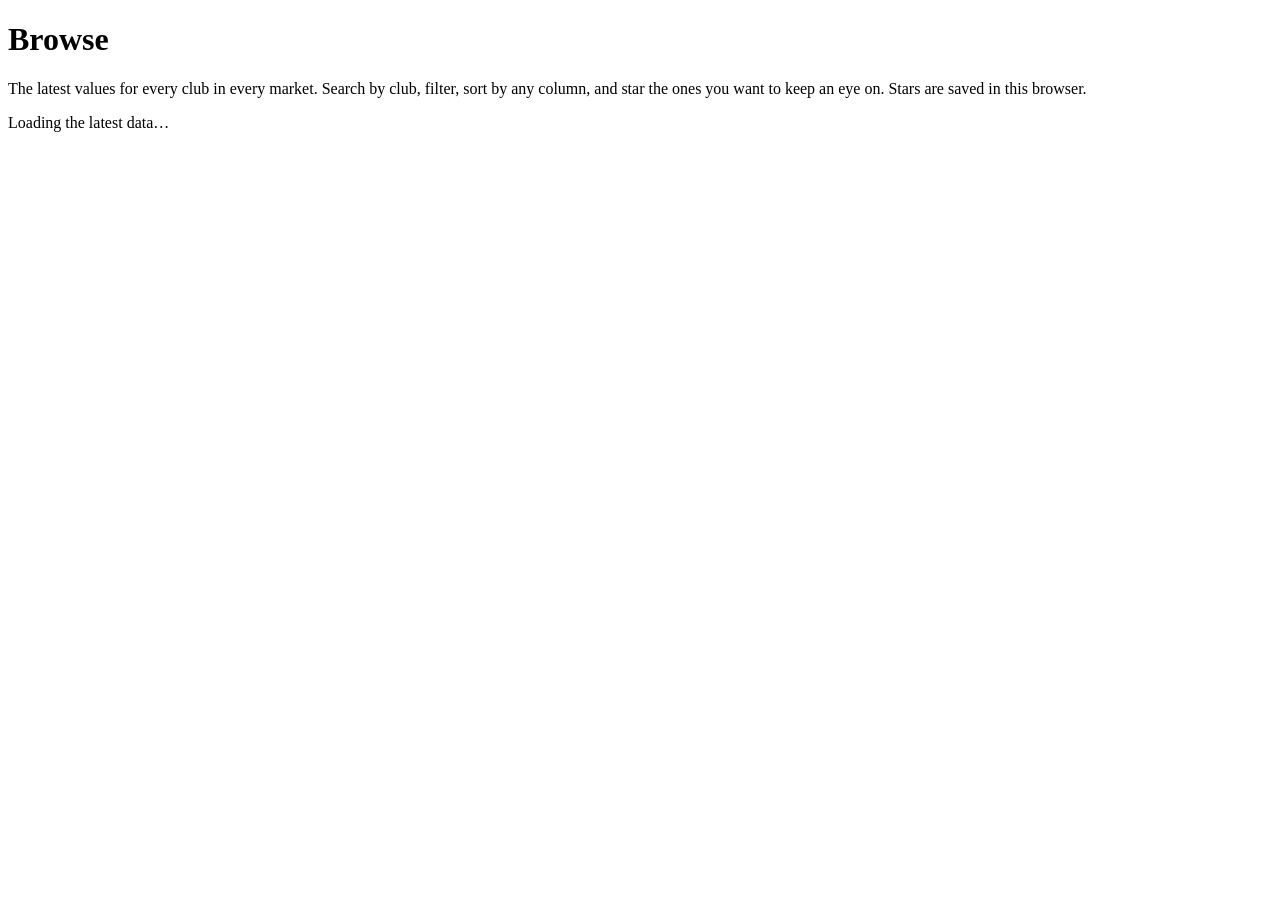
==== browse.html @ b82bc12e "Site: Browse page with search, filters, sort on every number column, and a saved shortlist Co-Author" ====
<!doctype html>
<html lang="en">
<head>
  <meta charset="utf-8">
  <meta name="viewport" content="width=device-width, initial-scale=1">
  <title>Browse · PL Market Tracker</title>
  <meta name="description" content="Search, filter and sort the latest Premier League market prices for every club, and star your shortlist.">
  <meta name="theme-color" content="#2a1b5e">
  <link rel="manifest" href="manifest.webmanifest">
  <link rel="icon" href="icons/icon.svg" type="image/svg+xml">
  <link rel="apple-touch-icon" href="icons/icon-192.png">
  <link rel="stylesheet" href="assets/style.css">
</head>
<body data-page="browse">
  <main id="main">
    <div class="page-head">
      <h1>Browse</h1>
      <p>The latest values for every club in every market. Search by club, filter, sort by any column, and star the ones you want to keep an eye on. Stars are saved in this browser.</p>
    </div>
    <div id="app"><p class="muted">Loading the latest data…</p></div>
  </main>
  <script type="module" src="assets/browse.mjs"></script>
</body>
</html>
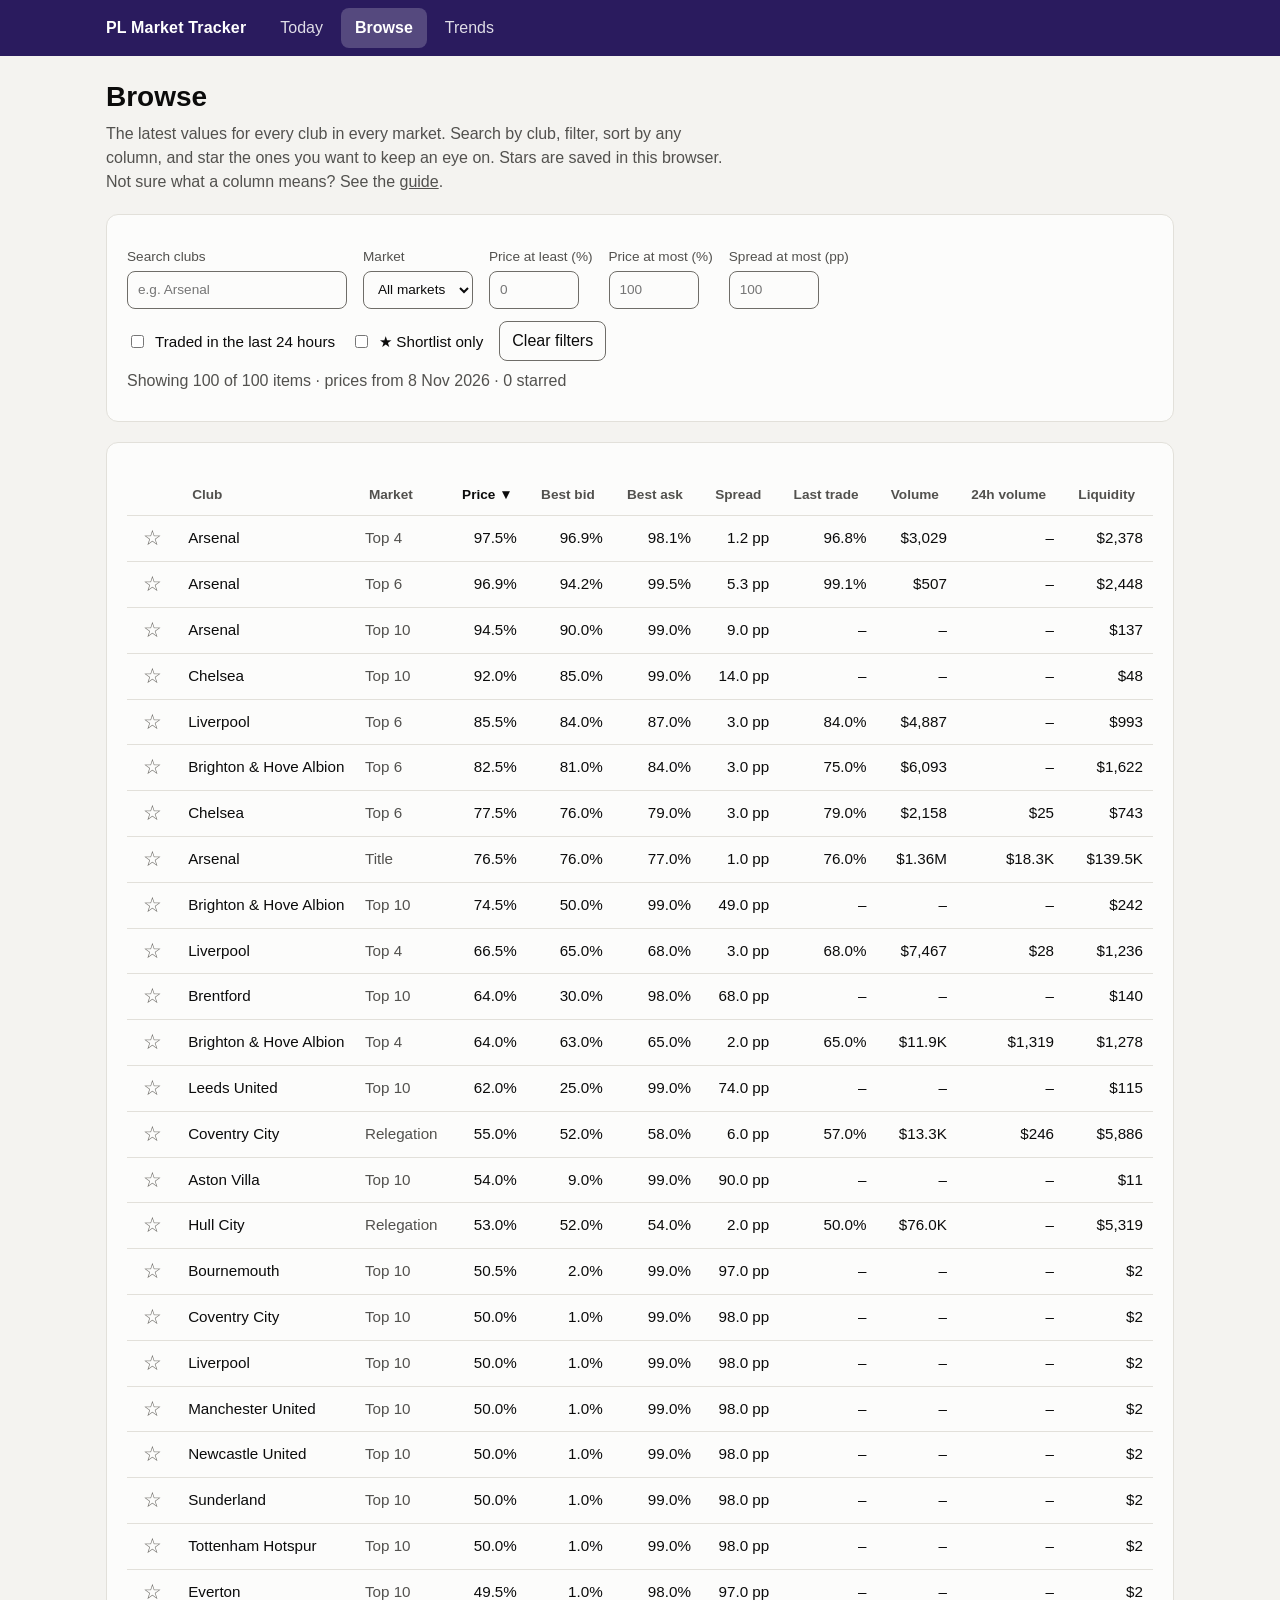
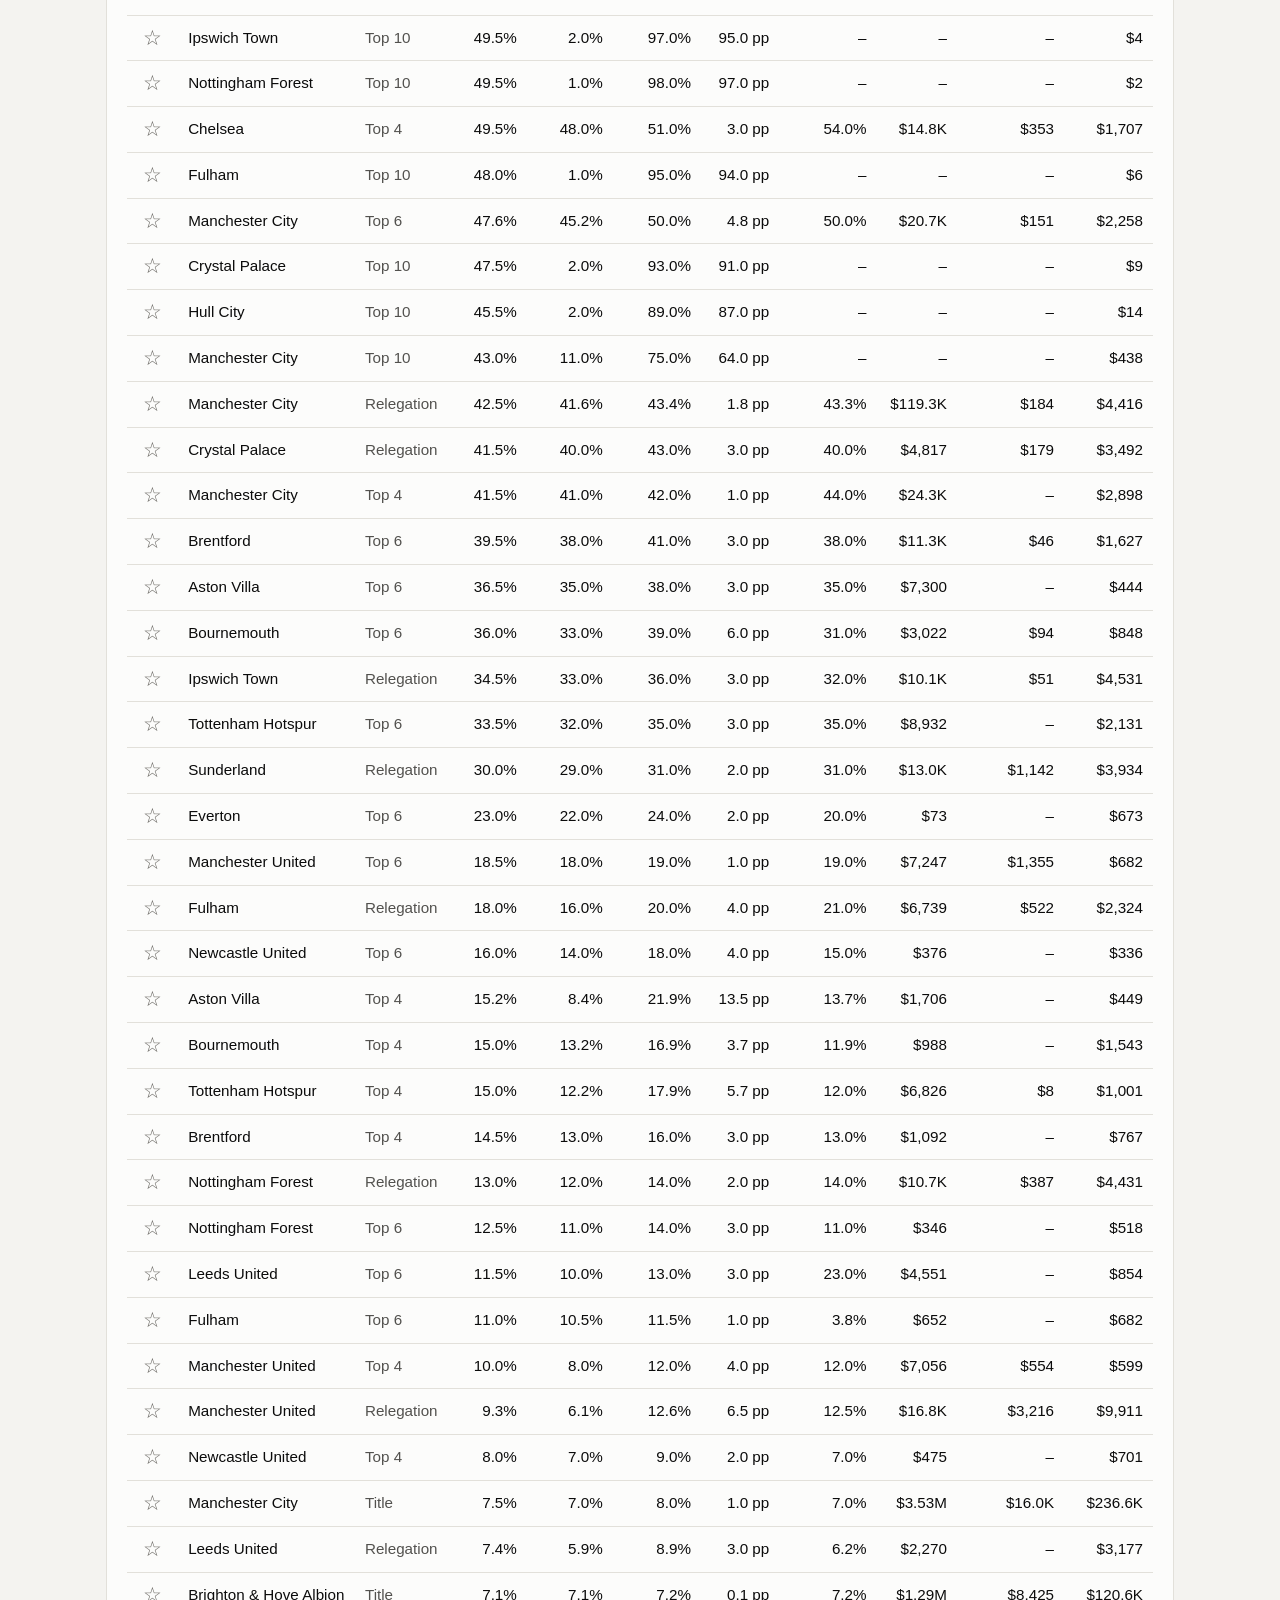
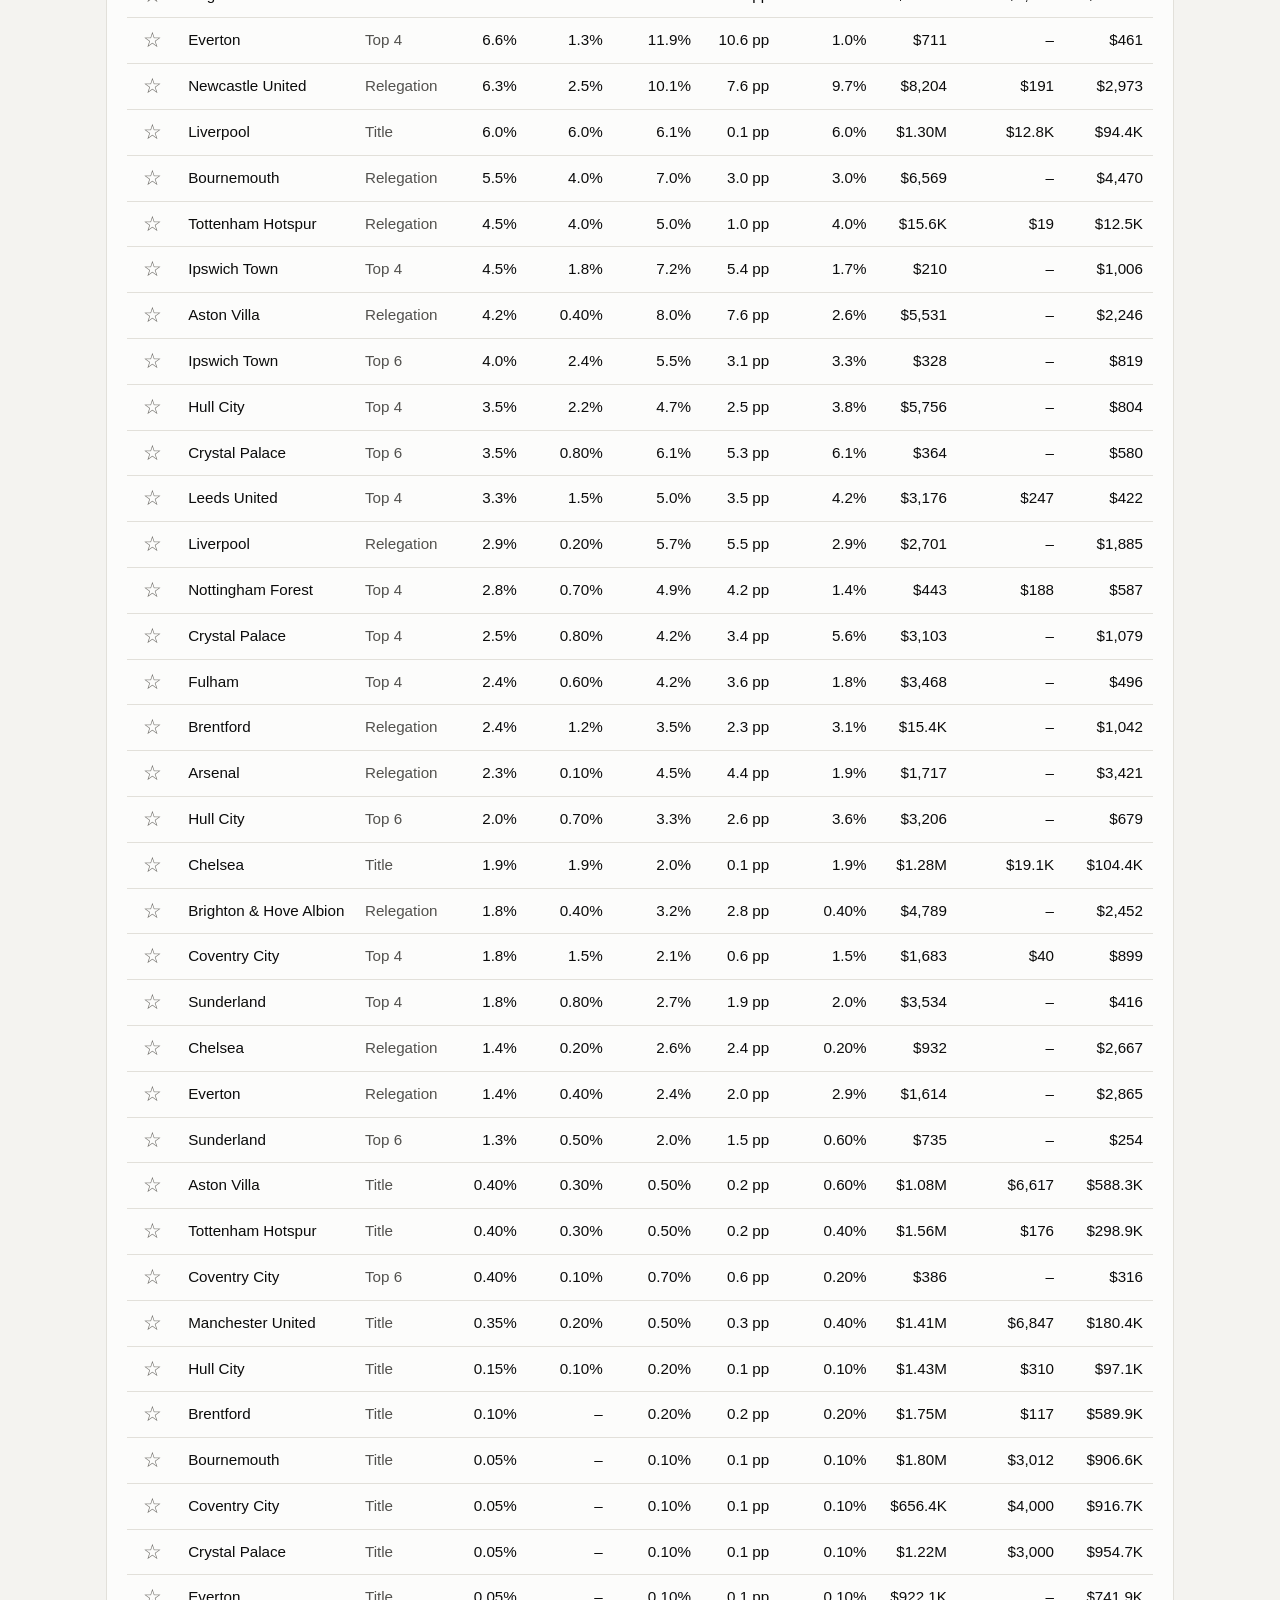
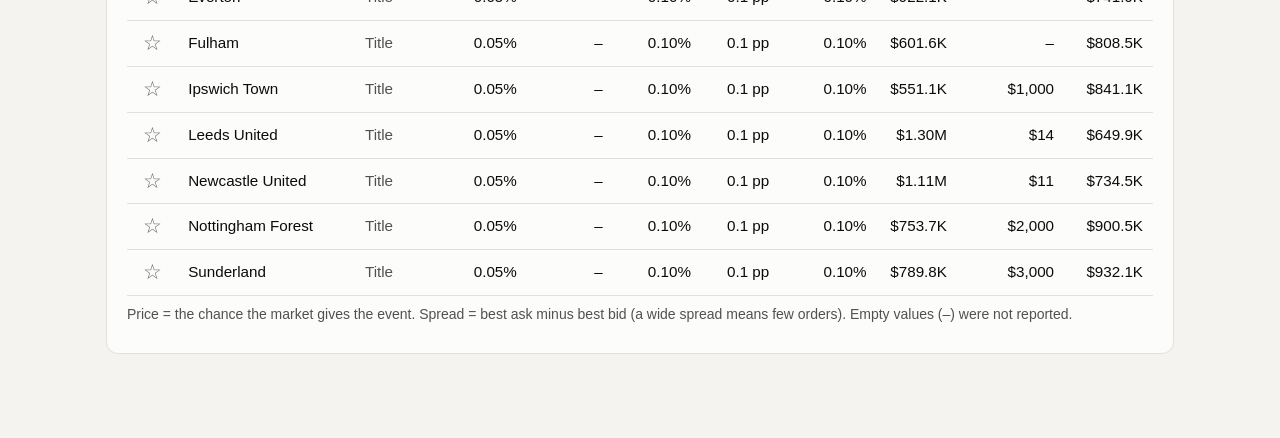
==== commit c10a28dd: "Site: Guide page explaining every number, plus links to it from the other pages Co-Authored-By: Clau" ====
--- a/browse.html
+++ b/browse.html
@@ -15,7 +15,7 @@
   <main id="main">
     <div class="page-head">
       <h1>Browse</h1>
-      <p>The latest values for every club in every market. Search by club, filter, sort by any column, and star the ones you want to keep an eye on. Stars are saved in this browser.</p>
+      <p>The latest values for every club in every market. Search by club, filter, sort by any column, and star the ones you want to keep an eye on. Stars are saved in this browser. Not sure what a column means? See the <a href="guide.html#glossary">guide</a>.</p>
     </div>
     <div id="app"><p class="muted">Loading the latest data…</p></div>
   </main>
--- a/assets/style.css
+++ b/assets/style.css
@@ -0,0 +1,179 @@
+/* One look for all three pages: system fonts (work offline), an indigo header, and the
+   validated chart palette from the dataviz skill. Light and dark follow the device. */
+
+:root {
+  color-scheme: light dark;
+  --page: #f4f3f0;
+  --surface: #fcfcfb;
+  --ink: #0b0b0b;
+  --ink-2: #52514e;
+  --ink-3: #6f6d68;
+  --line: #e2e0da;
+  --grid: #ebe9e3;
+  --brand: #2a1b5e;
+  --brand-ink: #ffffff;
+  --brand-soft: #e9e5f7;
+  --focus: #6250d6;
+  --up: #2a78d6;
+  --down: #e34948;
+  --good-text: #006300;
+  --bad-text: #b02a2a;
+  --series-1: #2a78d6;
+  --series-2: #eb6834;
+  --series-3: #1baf7a;
+  --series-4: #eda100;
+  --series-5: #e87ba4;
+  --series-6: #008300;
+  --series-7: #6250d6;
+  --series-8: #e34948;
+  --font: -apple-system, BlinkMacSystemFont, "Segoe UI", Roboto, "Helvetica Neue", Arial, sans-serif;
+}
+@media (prefers-color-scheme: dark) {
+  :root {
+    --page: #121211;
+    --surface: #1a1a19;
+    --ink: #f0efec;
+    --ink-2: #c3c2b7;
+    --ink-3: #a5a49b;
+    --line: #34332f;
+    --grid: #2a2a27;
+    --brand: #1d1342;
+    --brand-soft: #2b2250;
+    --focus: #9085e9;
+    --up: #3987e5;
+    --down: #e66767;
+    --good-text: #4cc04c;
+    --bad-text: #ff8d8d;
+    --series-1: #3987e5;
+    --series-2: #d95926;
+    --series-3: #199e70;
+    --series-4: #c98500;
+    --series-5: #d55181;
+    --series-6: #008300;
+    --series-7: #9085e9;
+    --series-8: #e66767;
+  }
+}
+
+* { box-sizing: border-box; }
+html { -webkit-text-size-adjust: 100%; }
+body { margin: 0; background: var(--page); color: var(--ink); font: 16px/1.5 var(--font); }
+a { color: inherit; }
+:focus-visible { outline: 3px solid var(--focus); outline-offset: 2px; }
+h1, h2, h3 { line-height: 1.2; margin: 0; }
+h1 { font-size: 1.75rem; }
+h2 { font-size: 1.3rem; }
+p { margin: 0.5rem 0; }
+.muted { color: var(--ink-2); }
+.small { font-size: 0.875rem; }
+.visually-hidden { position: absolute; width: 1px; height: 1px; overflow: hidden; clip: rect(0 0 0 0); white-space: nowrap; }
+
+/* ---------- navigation bar (the same on every page) ---------- */
+.nav { background: var(--brand); color: var(--brand-ink); position: sticky; top: 0; z-index: 10; }
+.nav-inner { max-width: 1100px; margin: 0 auto; padding: 0 16px; display: flex; align-items: center; gap: 20px; min-height: 56px; flex-wrap: wrap; }
+.brand { font-weight: 700; text-decoration: none; letter-spacing: 0.01em; padding: 12px 0; }
+.nav-links { display: flex; gap: 4px; flex: 1; }
+.nav-links a { text-decoration: none; padding: 8px 14px; border-radius: 8px; opacity: 0.85; }
+.nav-links a:hover { background: rgba(255, 255, 255, 0.12); opacity: 1; }
+.nav-links a[aria-current="page"] { background: rgba(255, 255, 255, 0.2); opacity: 1; font-weight: 600; }
+.install { display: none; background: transparent; color: var(--brand-ink); border: 1px solid rgba(255, 255, 255, 0.6); border-radius: 8px; padding: 6px 12px; font: inherit; cursor: pointer; }
+.install:hover { background: rgba(255, 255, 255, 0.12); }
+
+/* ---------- page layout ---------- */
+main { max-width: 1100px; margin: 0 auto; padding: 24px 16px 64px; }
+.page-head { margin-bottom: 20px; }
+.page-head p { color: var(--ink-2); max-width: 70ch; }
+.card { background: var(--surface); border: 1px solid var(--line); border-radius: 12px; padding: 20px; margin-bottom: 20px; }
+.card > h2 { margin-bottom: 4px; }
+.notice { background: var(--brand-soft); border-radius: 10px; padding: 10px 14px; margin-bottom: 16px; }
+.notice.error { background: color-mix(in srgb, var(--down) 18%, var(--surface)); }
+
+.stats { display: grid; grid-template-columns: repeat(auto-fit, minmax(150px, 1fr)); gap: 12px; margin-bottom: 20px; }
+.stat { background: var(--surface); border: 1px solid var(--line); border-radius: 12px; padding: 14px 16px; }
+.stat .label { color: var(--ink-2); font-size: 0.875rem; }
+.stat .value { font-size: 1.9rem; font-weight: 600; line-height: 1.2; }
+.stat .note { color: var(--ink-3); font-size: 0.8rem; }
+
+/* ---------- tables ---------- */
+.table-wrap { overflow-x: auto; margin-top: 12px; }
+table { border-collapse: collapse; width: 100%; font-size: 0.95rem; }
+th, td { text-align: left; padding: 8px 10px; border-bottom: 1px solid var(--line); white-space: nowrap; }
+th { font-weight: 600; color: var(--ink-2); font-size: 0.85rem; }
+td.num, th.num { text-align: right; font-variant-numeric: tabular-nums; }
+tbody tr:hover { background: color-mix(in srgb, var(--brand-soft) 50%, transparent); }
+th button { all: unset; cursor: pointer; font-weight: 600; color: inherit; display: inline-flex; gap: 4px; align-items: center; padding: 2px 4px; border-radius: 4px; }
+th button:hover { color: var(--ink); background: var(--brand-soft); }
+th button:focus-visible { outline: 3px solid var(--focus); }
+th[aria-sort="ascending"] button, th[aria-sort="descending"] button { color: var(--ink); }
+.arrow-up { color: var(--up); }
+.arrow-down { color: var(--down); }
+.badge { display: inline-flex; gap: 6px; align-items: center; border-radius: 999px; padding: 2px 10px; font-size: 0.85rem; font-weight: 600; border: 1px solid currentColor; }
+.badge.ok { color: var(--good-text); }
+.badge.fail { color: var(--bad-text); }
+
+/* ---------- controls ---------- */
+.controls { display: flex; flex-wrap: wrap; gap: 12px 16px; align-items: end; margin: 12px 0 4px; }
+.control { display: flex; flex-direction: column; gap: 4px; font-size: 0.85rem; color: var(--ink-2); }
+select, input[type="search"], input[type="number"] { font: inherit; color: var(--ink); background: var(--surface); border: 1px solid var(--ink-3); border-radius: 8px; padding: 7px 10px; min-height: 38px; }
+input[type="number"] { width: 90px; }
+input[type="search"] { min-width: 220px; }
+.check { display: flex; gap: 8px; align-items: center; font-size: 0.95rem; color: var(--ink); min-height: 38px; }
+.tabs { display: flex; flex-wrap: wrap; gap: 6px; margin: 12px 0 4px; }
+.tab, .chip { font: inherit; color: var(--ink); background: var(--surface); border: 1px solid var(--ink-3); border-radius: 999px; padding: 5px 14px; cursor: pointer; }
+.tab:hover, .chip:hover { background: var(--brand-soft); }
+.tab[aria-selected="true"] { background: var(--ink); color: var(--surface); border-color: var(--ink); font-weight: 600; }
+.chip { display: inline-flex; gap: 8px; align-items: center; padding: 4px 12px; font-size: 0.9rem; }
+.chip[aria-pressed="true"] { border-color: var(--ink); background: var(--brand-soft); font-weight: 600; }
+.chip .key { width: 14px; height: 4px; border-radius: 2px; background: transparent; }
+.chips { display: flex; flex-wrap: wrap; gap: 6px; margin: 8px 0; }
+.star { all: unset; cursor: pointer; font-size: 1.3rem; line-height: 1; padding: 4px 6px; color: var(--ink-3); border-radius: 6px; }
+.star:hover { background: var(--brand-soft); }
+.star:focus-visible { outline: 3px solid var(--focus); }
+.star[aria-pressed="true"] { color: #eda100; }
+button.plain { font: inherit; color: var(--ink); background: var(--surface); border: 1px solid var(--ink-3); border-radius: 8px; padding: 7px 12px; cursor: pointer; min-height: 38px; }
+button.plain:hover { background: var(--brand-soft); }
+
+/* ---------- moves list ---------- */
+.moves { list-style: none; padding: 0; margin: 12px 0 0; }
+.moves li { display: flex; flex-wrap: wrap; gap: 4px 12px; align-items: baseline; padding: 8px 0; border-bottom: 1px solid var(--line); }
+.moves .who { font-weight: 600; min-width: 20ch; }
+.moves .what { color: var(--ink-2); flex: 1; min-width: 12ch; }
+.moves .values { font-variant-numeric: tabular-nums; }
+
+/* ---------- charts (dataviz skill: thin marks, hairline grid, text in ink tokens) ---------- */
+.chart { position: relative; margin-top: 12px; }
+.chart svg { display: block; width: 100%; height: auto; overflow: visible; }
+.chart .grid line { stroke: var(--grid); stroke-width: 1; }
+.chart .axis text, .chart .label { fill: var(--ink-2); font-size: 12px; font-family: var(--font); }
+.chart .value-label { fill: var(--ink); font-size: 12px; font-weight: 600; font-family: var(--font); font-variant-numeric: tabular-nums; }
+.chart .zero { stroke: var(--ink-3); stroke-width: 1; }
+.chart .line { fill: none; stroke-width: 2; stroke-linecap: round; stroke-linejoin: round; }
+.chart .mark:hover, .chart .mark:focus { filter: brightness(1.12); outline: none; }
+.chart .crosshair { stroke: var(--ink-3); stroke-width: 1; }
+.tooltip { position: absolute; pointer-events: none; z-index: 5; background: var(--surface); color: var(--ink); border: 1px solid var(--ink-3); border-radius: 8px; padding: 8px 10px; font-size: 0.85rem; box-shadow: 0 4px 14px rgba(0, 0, 0, 0.18); min-width: 150px; max-width: 280px; }
+.tooltip .t-head { color: var(--ink-2); margin-bottom: 4px; }
+.tooltip .t-row { display: flex; gap: 8px; align-items: center; justify-content: space-between; }
+.tooltip .t-key { width: 14px; height: 3px; border-radius: 2px; flex: none; }
+.tooltip .t-name { color: var(--ink-2); flex: 1; }
+.tooltip .t-value { font-weight: 700; font-variant-numeric: tabular-nums; }
+.legend { display: flex; flex-wrap: wrap; gap: 6px 16px; margin: 10px 0 0; font-size: 0.9rem; color: var(--ink-2); }
+.legend span { display: inline-flex; gap: 6px; align-items: center; }
+.legend i { display: inline-block; width: 16px; height: 3px; border-radius: 2px; }
+.empty { color: var(--ink-2); background: var(--page); border: 1px dashed var(--ink-3); border-radius: 10px; padding: 24px; text-align: center; }
+details.numbers { margin-top: 12px; }
+details.numbers summary { cursor: pointer; color: var(--ink-2); font-size: 0.9rem; }
+
+.finding h2 { font-size: 1.25rem; margin-bottom: 8px; }
+.finding .how { color: var(--ink-2); }
+.footer { color: var(--ink-3); font-size: 0.85rem; margin-top: 32px; }
+
+@media (max-width: 640px) {
+  main { padding: 16px 12px 48px; }
+  .card { padding: 14px; }
+  h1 { font-size: 1.5rem; }
+  .nav-inner { gap: 8px; }
+  input[type="search"] { min-width: 0; width: 100%; }
+}
+@media (forced-colors: active) {
+  .badge, .tab, .chip { border: 1px solid CanvasText; }
+}
